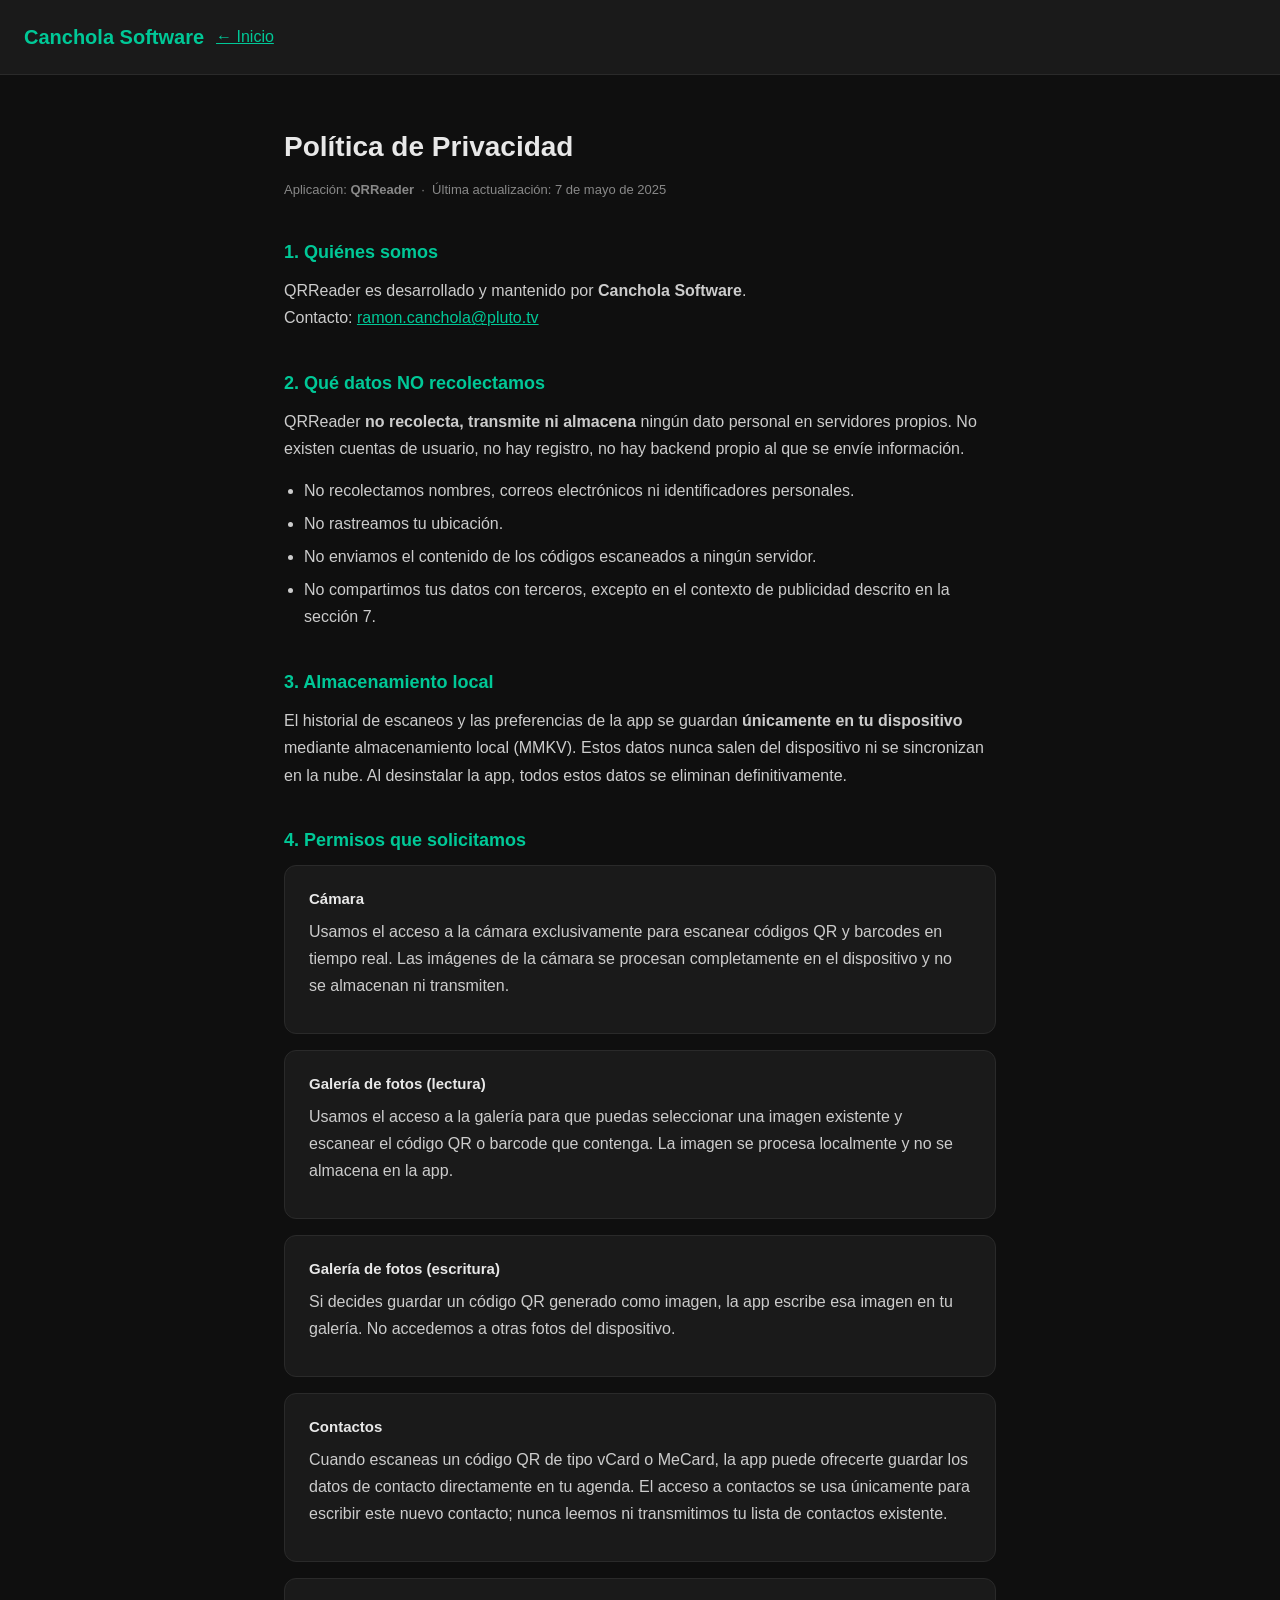
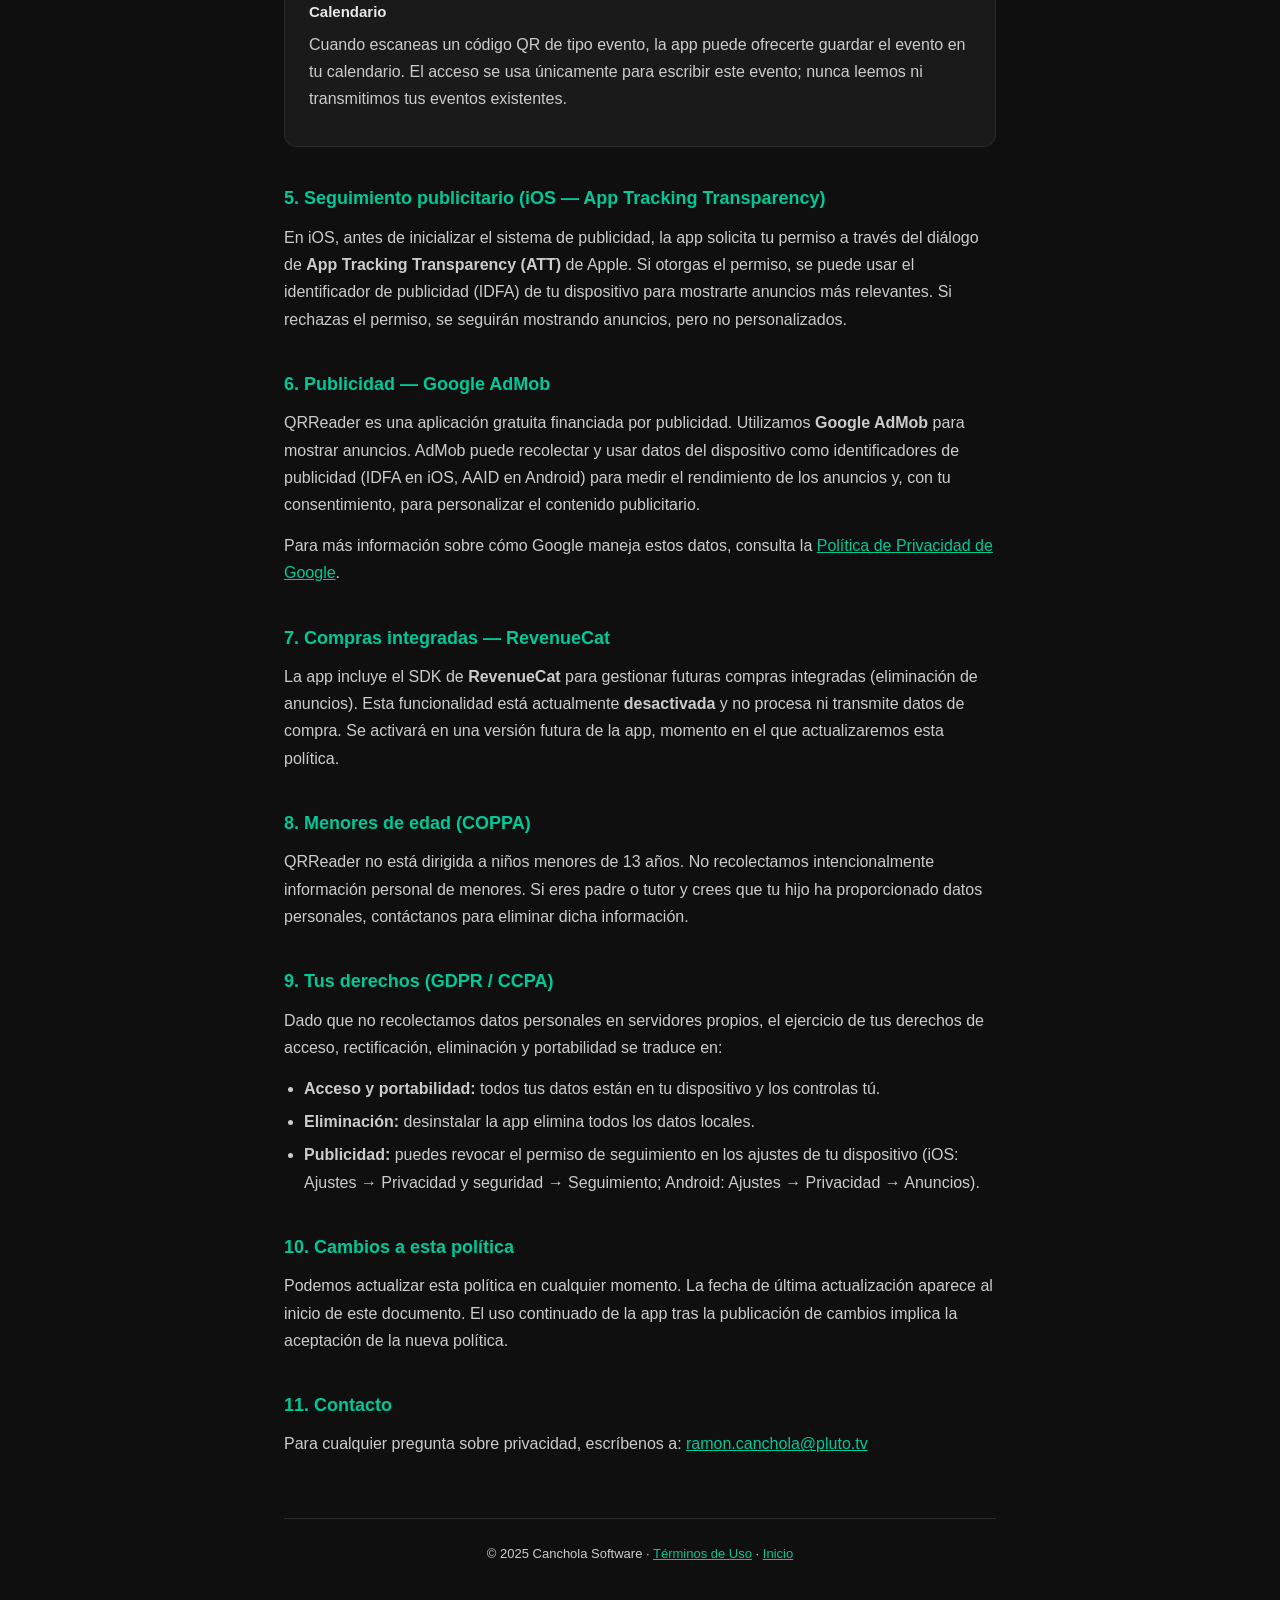
==== privacy.html @ f9658311 "feat: initial legal pages for QRReader - index.html: landing con links a privacy y terms - privacy.h" ====
<!DOCTYPE html>
<html lang="es">
<head>
  <meta charset="UTF-8" />
  <meta name="viewport" content="width=device-width, initial-scale=1.0" />
  <title>Política de Privacidad — QRReader</title>
  <link rel="stylesheet" href="style.css" />
</head>
<body>
  <header>
    <span class="logo">Canchola Software</span>
    <a href="index.html">← Inicio</a>
  </header>

  <main>
    <h1>Política de Privacidad</h1>
    <p class="meta">Aplicación: <strong>QRReader</strong> &nbsp;·&nbsp; Última actualización: 7 de mayo de 2025</p>

    <h2>1. Quiénes somos</h2>
    <p>
      QRReader es desarrollado y mantenido por <strong>Canchola Software</strong>.<br />
      Contacto: <a href="mailto:ramon.canchola@pluto.tv">ramon.canchola@pluto.tv</a>
    </p>

    <h2>2. Qué datos NO recolectamos</h2>
    <p>
      QRReader <strong>no recolecta, transmite ni almacena</strong> ningún dato personal en servidores propios.
      No existen cuentas de usuario, no hay registro, no hay backend propio al que se envíe información.
    </p>
    <ul>
      <li>No recolectamos nombres, correos electrónicos ni identificadores personales.</li>
      <li>No rastreamos tu ubicación.</li>
      <li>No enviamos el contenido de los códigos escaneados a ningún servidor.</li>
      <li>No compartimos tus datos con terceros, excepto en el contexto de publicidad descrito en la sección 7.</li>
    </ul>

    <h2>3. Almacenamiento local</h2>
    <p>
      El historial de escaneos y las preferencias de la app se guardan <strong>únicamente en tu dispositivo</strong>
      mediante almacenamiento local (MMKV). Estos datos nunca salen del dispositivo ni se sincronizan en la nube.
      Al desinstalar la app, todos estos datos se eliminan definitivamente.
    </p>

    <h2>4. Permisos que solicitamos</h2>

    <div class="card">
      <h3>Cámara</h3>
      <p>
        Usamos el acceso a la cámara exclusivamente para escanear códigos QR y barcodes en tiempo real.
        Las imágenes de la cámara se procesan completamente en el dispositivo y no se almacenan ni transmiten.
      </p>
    </div>

    <div class="card">
      <h3>Galería de fotos (lectura)</h3>
      <p>
        Usamos el acceso a la galería para que puedas seleccionar una imagen existente y escanear el código
        QR o barcode que contenga. La imagen se procesa localmente y no se almacena en la app.
      </p>
    </div>

    <div class="card">
      <h3>Galería de fotos (escritura)</h3>
      <p>
        Si decides guardar un código QR generado como imagen, la app escribe esa imagen en tu galería.
        No accedemos a otras fotos del dispositivo.
      </p>
    </div>

    <div class="card">
      <h3>Contactos</h3>
      <p>
        Cuando escaneas un código QR de tipo vCard o MeCard, la app puede ofrecerte guardar los datos
        de contacto directamente en tu agenda. El acceso a contactos se usa únicamente para escribir
        este nuevo contacto; nunca leemos ni transmitimos tu lista de contactos existente.
      </p>
    </div>

    <div class="card">
      <h3>Calendario</h3>
      <p>
        Cuando escaneas un código QR de tipo evento, la app puede ofrecerte guardar el evento en tu
        calendario. El acceso se usa únicamente para escribir este evento; nunca leemos ni transmitimos
        tus eventos existentes.
      </p>
    </div>

    <h2>5. Seguimiento publicitario (iOS — App Tracking Transparency)</h2>
    <p>
      En iOS, antes de inicializar el sistema de publicidad, la app solicita tu permiso a través del
      diálogo de <strong>App Tracking Transparency (ATT)</strong> de Apple. Si otorgas el permiso,
      se puede usar el identificador de publicidad (IDFA) de tu dispositivo para mostrarte anuncios
      más relevantes. Si rechazas el permiso, se seguirán mostrando anuncios, pero no personalizados.
    </p>

    <h2>6. Publicidad — Google AdMob</h2>
    <p>
      QRReader es una aplicación gratuita financiada por publicidad. Utilizamos
      <strong>Google AdMob</strong> para mostrar anuncios. AdMob puede recolectar y usar datos del
      dispositivo como identificadores de publicidad (IDFA en iOS, AAID en Android) para medir el
      rendimiento de los anuncios y, con tu consentimiento, para personalizar el contenido publicitario.
    </p>
    <p>
      Para más información sobre cómo Google maneja estos datos, consulta la
      <a href="https://policies.google.com/privacy" target="_blank" rel="noopener">Política de Privacidad de Google</a>.
    </p>

    <h2>7. Compras integradas — RevenueCat</h2>
    <p>
      La app incluye el SDK de <strong>RevenueCat</strong> para gestionar futuras compras integradas
      (eliminación de anuncios). Esta funcionalidad está actualmente <strong>desactivada</strong> y no
      procesa ni transmite datos de compra. Se activará en una versión futura de la app, momento en el
      que actualizaremos esta política.
    </p>

    <h2>8. Menores de edad (COPPA)</h2>
    <p>
      QRReader no está dirigida a niños menores de 13 años. No recolectamos intencionalmente información
      personal de menores. Si eres padre o tutor y crees que tu hijo ha proporcionado datos personales,
      contáctanos para eliminar dicha información.
    </p>

    <h2>9. Tus derechos (GDPR / CCPA)</h2>
    <p>
      Dado que no recolectamos datos personales en servidores propios, el ejercicio de tus derechos
      de acceso, rectificación, eliminación y portabilidad se traduce en:
    </p>
    <ul>
      <li><strong>Acceso y portabilidad:</strong> todos tus datos están en tu dispositivo y los controlas tú.</li>
      <li><strong>Eliminación:</strong> desinstalar la app elimina todos los datos locales.</li>
      <li><strong>Publicidad:</strong> puedes revocar el permiso de seguimiento en los ajustes de tu dispositivo
        (iOS: Ajustes → Privacidad y seguridad → Seguimiento; Android: Ajustes → Privacidad → Anuncios).</li>
    </ul>

    <h2>10. Cambios a esta política</h2>
    <p>
      Podemos actualizar esta política en cualquier momento. La fecha de última actualización aparece
      al inicio de este documento. El uso continuado de la app tras la publicación de cambios implica
      la aceptación de la nueva política.
    </p>

    <h2>11. Contacto</h2>
    <p>
      Para cualquier pregunta sobre privacidad, escríbenos a:
      <a href="mailto:ramon.canchola@pluto.tv">ramon.canchola@pluto.tv</a>
    </p>

    <footer>
      <p>© 2025 Canchola Software · <a href="terms.html">Términos de Uso</a> · <a href="index.html">Inicio</a></p>
    </footer>
  </main>
</body>
</html>
---- style.css ----
:root {
  --bg: #0f0f0f;
  --surface: #1a1a1a;
  --border: #2a2a2a;
  --text: #e8e8e8;
  --text-muted: #888;
  --accent: #00c897;
}

* { box-sizing: border-box; margin: 0; padding: 0; }

body {
  font-family: -apple-system, BlinkMacSystemFont, "Segoe UI", Roboto, sans-serif;
  background: var(--bg);
  color: var(--text);
  line-height: 1.7;
  font-size: 16px;
}

header {
  background: var(--surface);
  border-bottom: 1px solid var(--border);
  padding: 20px 24px;
  display: flex;
  align-items: center;
  gap: 12px;
}

header .logo { font-size: 20px; font-weight: 700; color: var(--accent); }
header .tagline { font-size: 13px; color: var(--text-muted); }

nav a {
  color: var(--accent);
  text-decoration: none;
  font-size: 14px;
  margin-left: auto;
  padding: 6px 14px;
  border: 1px solid var(--accent);
  border-radius: 6px;
}

main {
  max-width: 760px;
  margin: 48px auto;
  padding: 0 24px 80px;
}

h1 { font-size: 28px; font-weight: 700; margin-bottom: 8px; }
h2 { font-size: 18px; font-weight: 600; margin: 36px 0 10px; color: var(--accent); }
h3 { font-size: 15px; font-weight: 600; margin: 20px 0 6px; }

.meta { font-size: 13px; color: var(--text-muted); margin-bottom: 32px; }

p { margin-bottom: 14px; color: #ccc; }

ul { margin: 8px 0 14px 20px; }
li { margin-bottom: 6px; color: #ccc; }

a { color: var(--accent); }

.card {
  background: var(--surface);
  border: 1px solid var(--border);
  border-radius: 12px;
  padding: 20px 24px;
  margin-bottom: 16px;
}

.card h3 { margin-top: 0; }

.badge {
  display: inline-block;
  background: #00c89722;
  color: var(--accent);
  border: 1px solid #00c89744;
  border-radius: 20px;
  font-size: 12px;
  padding: 2px 10px;
  margin-bottom: 12px;
}

footer {
  text-align: center;
  font-size: 13px;
  color: var(--text-muted);
  margin-top: 60px;
  padding-top: 24px;
  border-top: 1px solid var(--border);
}

@media (max-width: 600px) {
  main { padding: 0 16px 60px; }
  h1 { font-size: 22px; }
}
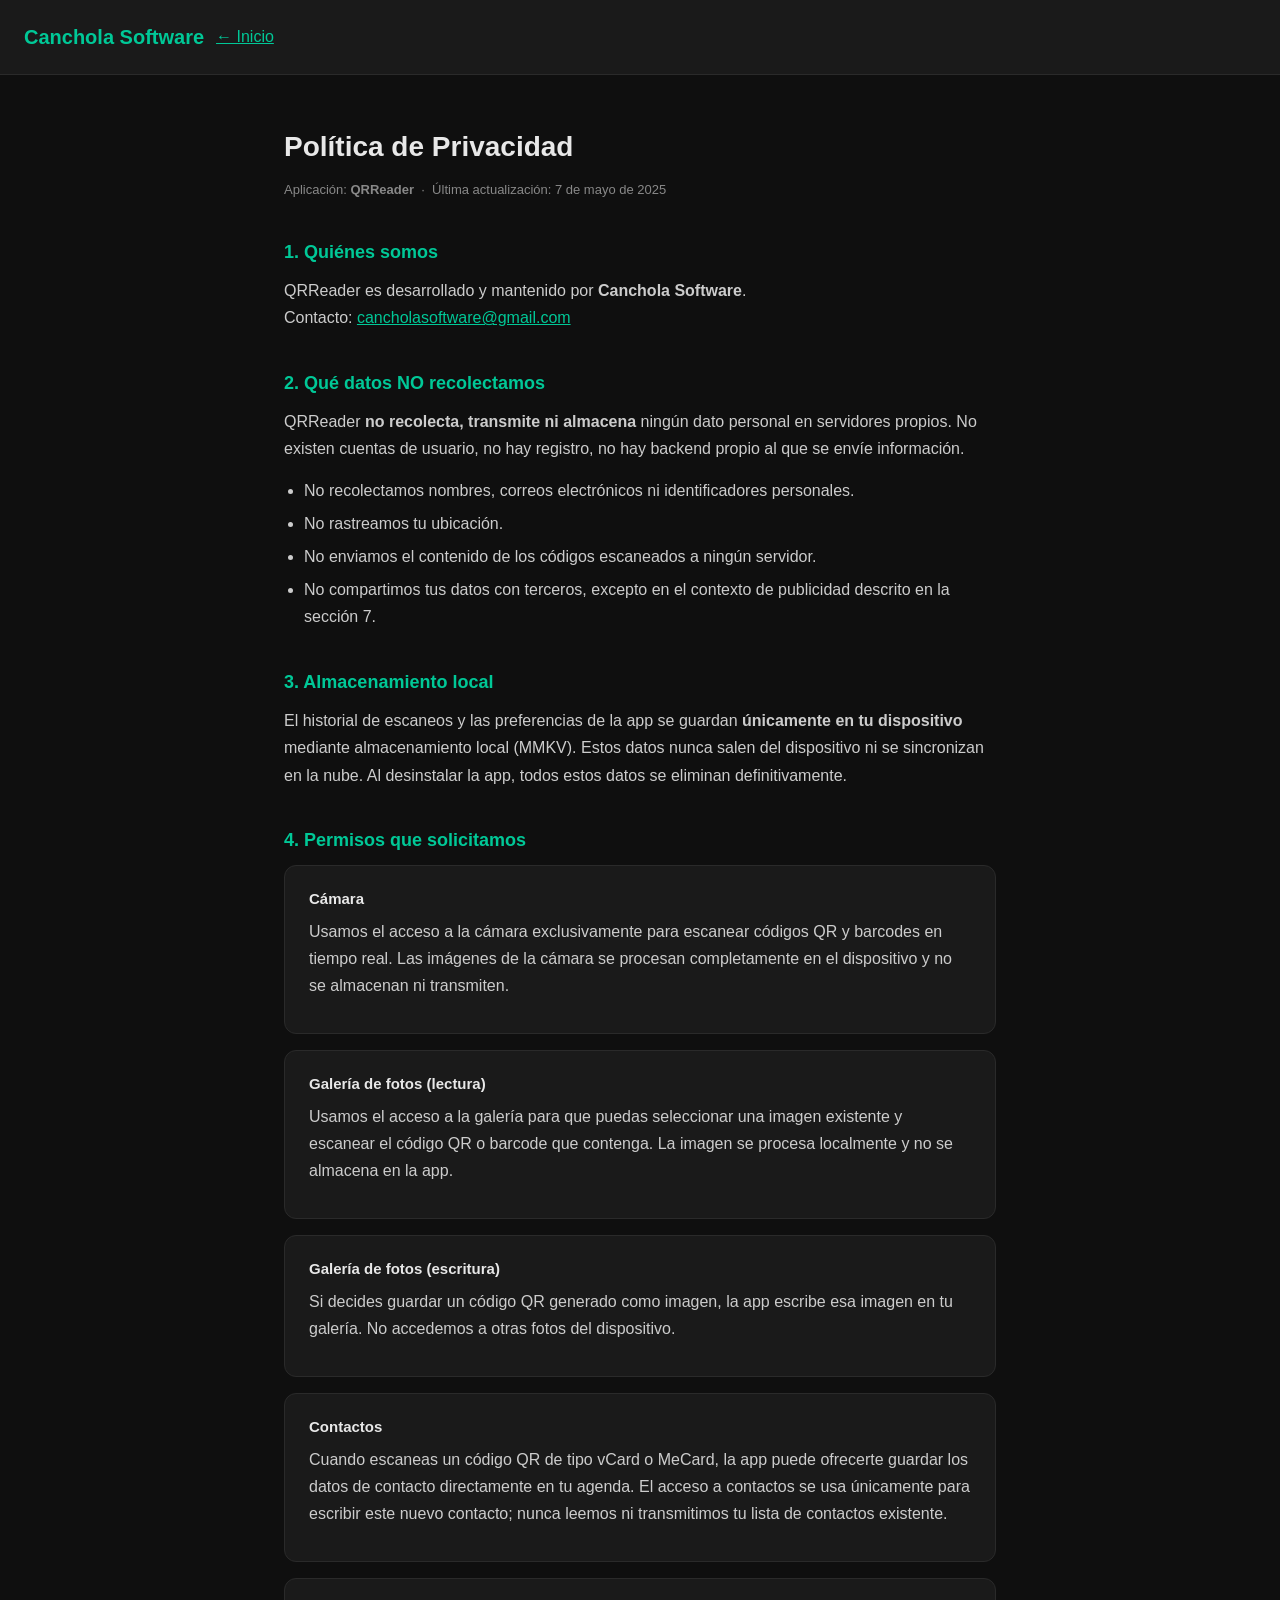
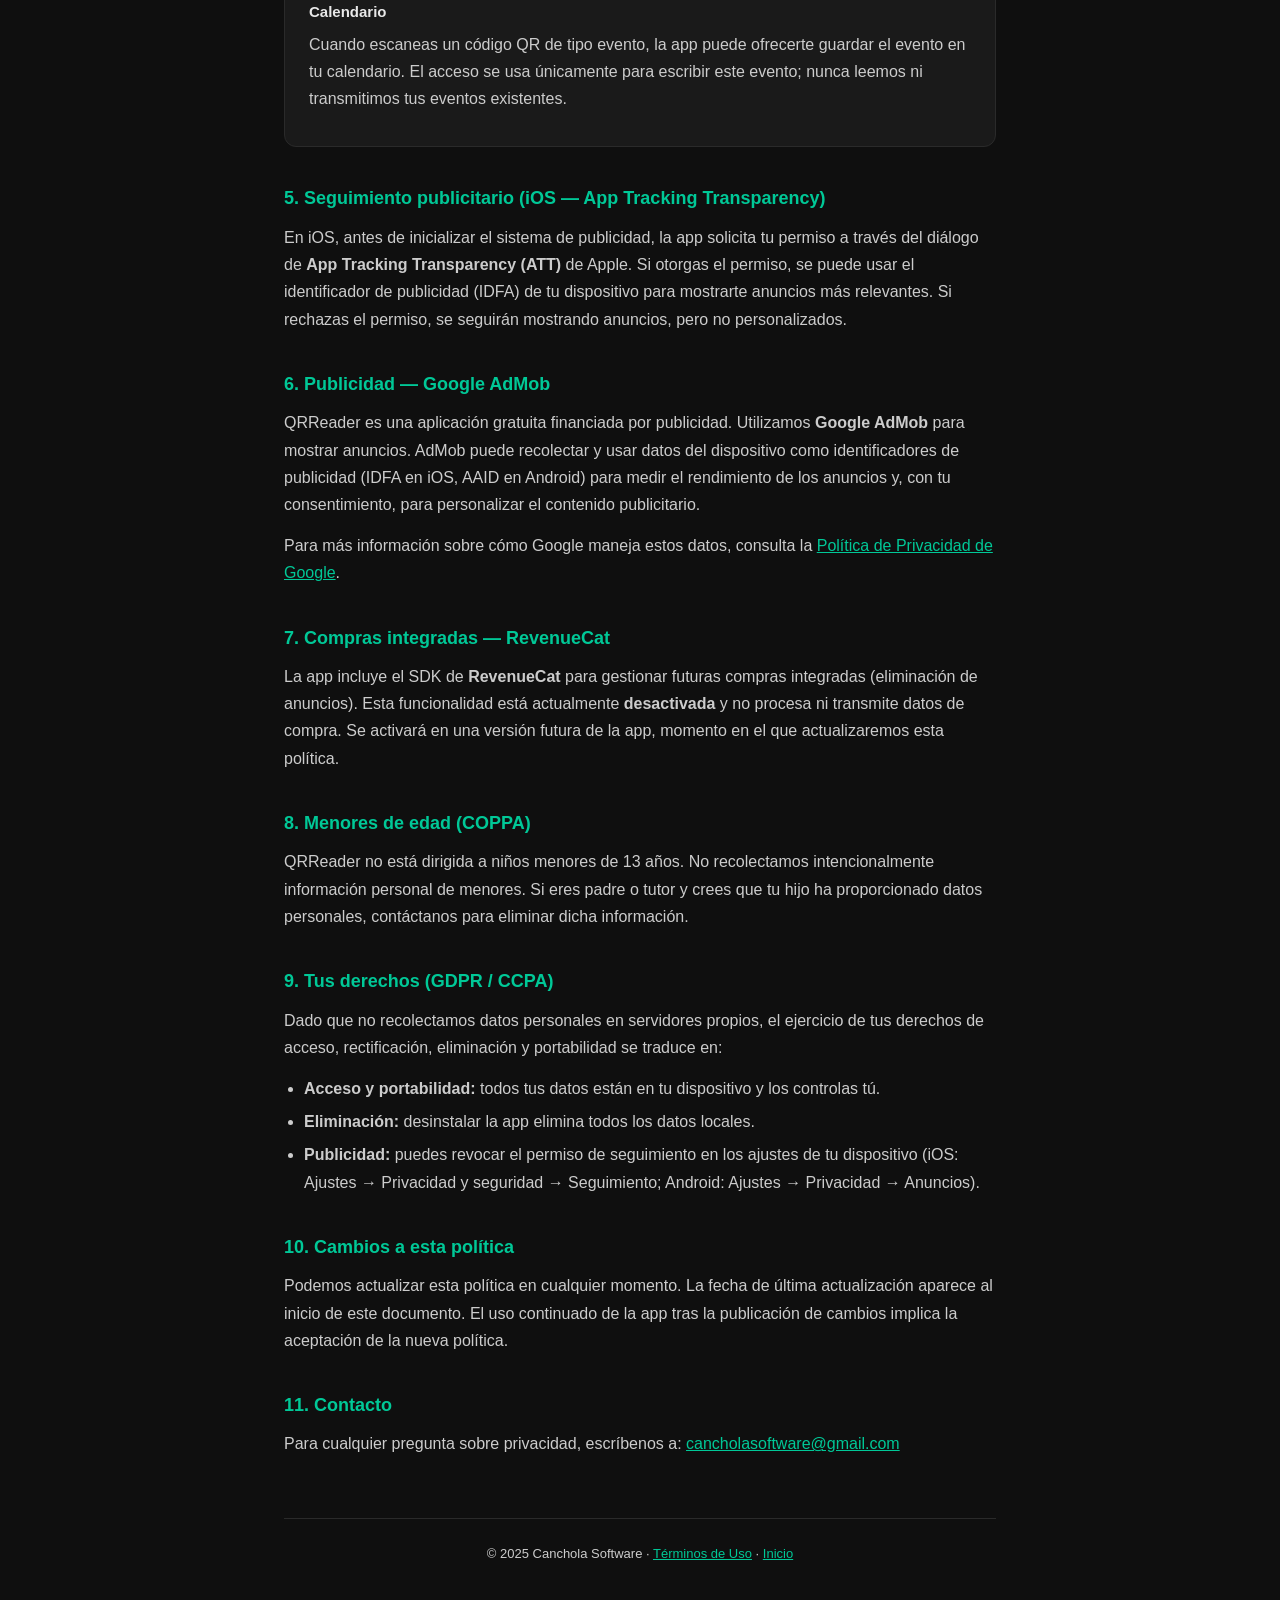
==== commit 12977902: "fix: update contact email to cancholasoftware@gmail.com Co-Authored-By: Claude Sonnet 4.6 <noreply@a" ====
--- a/privacy.html
+++ b/privacy.html
@@ -19,7 +19,7 @@
     <h2>1. Quiénes somos</h2>
     <p>
       QRReader es desarrollado y mantenido por <strong>Canchola Software</strong>.<br />
-      Contacto: <a href="mailto:ramon.canchola@pluto.tv">ramon.canchola@pluto.tv</a>
+      Contacto: <a href="mailto:cancholasoftware@gmail.com">cancholasoftware@gmail.com</a>
     </p>
 
     <h2>2. Qué datos NO recolectamos</h2>
@@ -142,7 +142,7 @@
     <h2>11. Contacto</h2>
     <p>
       Para cualquier pregunta sobre privacidad, escríbenos a:
-      <a href="mailto:ramon.canchola@pluto.tv">ramon.canchola@pluto.tv</a>
+      <a href="mailto:cancholasoftware@gmail.com">cancholasoftware@gmail.com</a>
     </p>
 
     <footer>
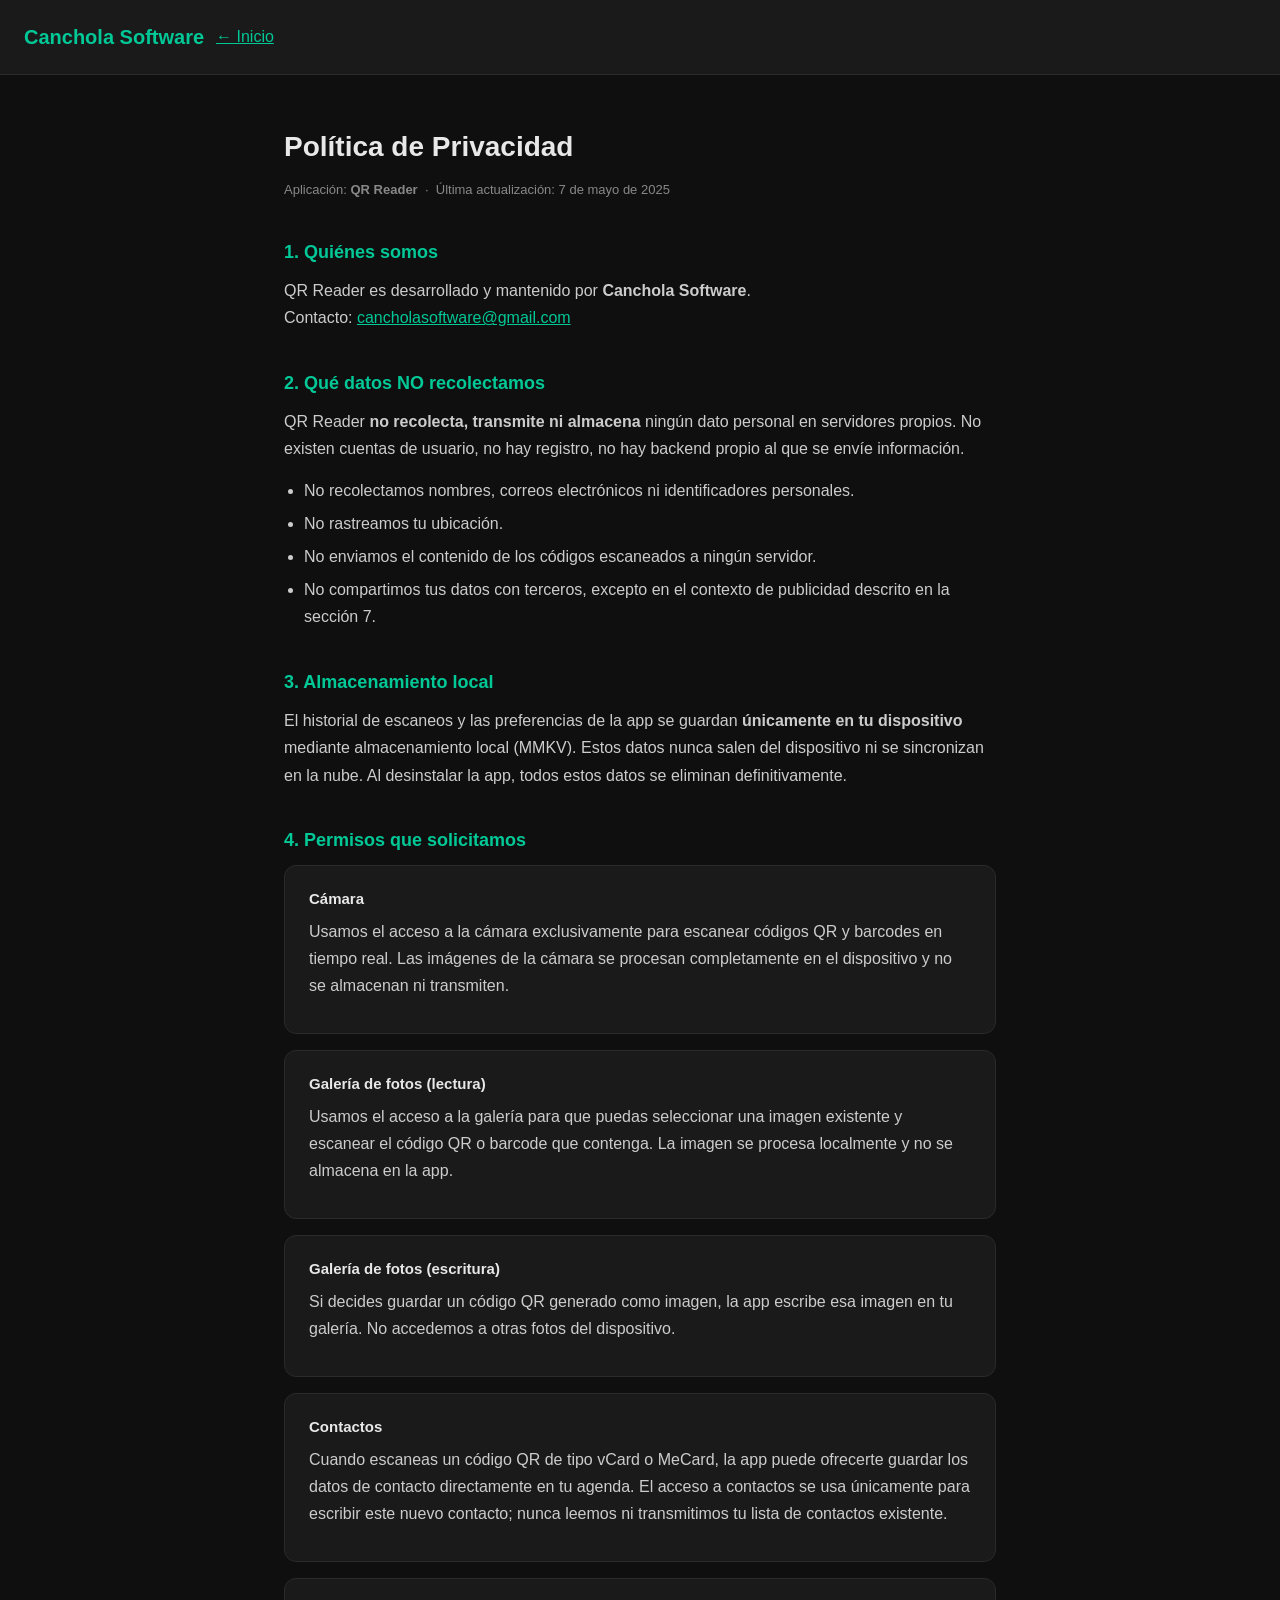
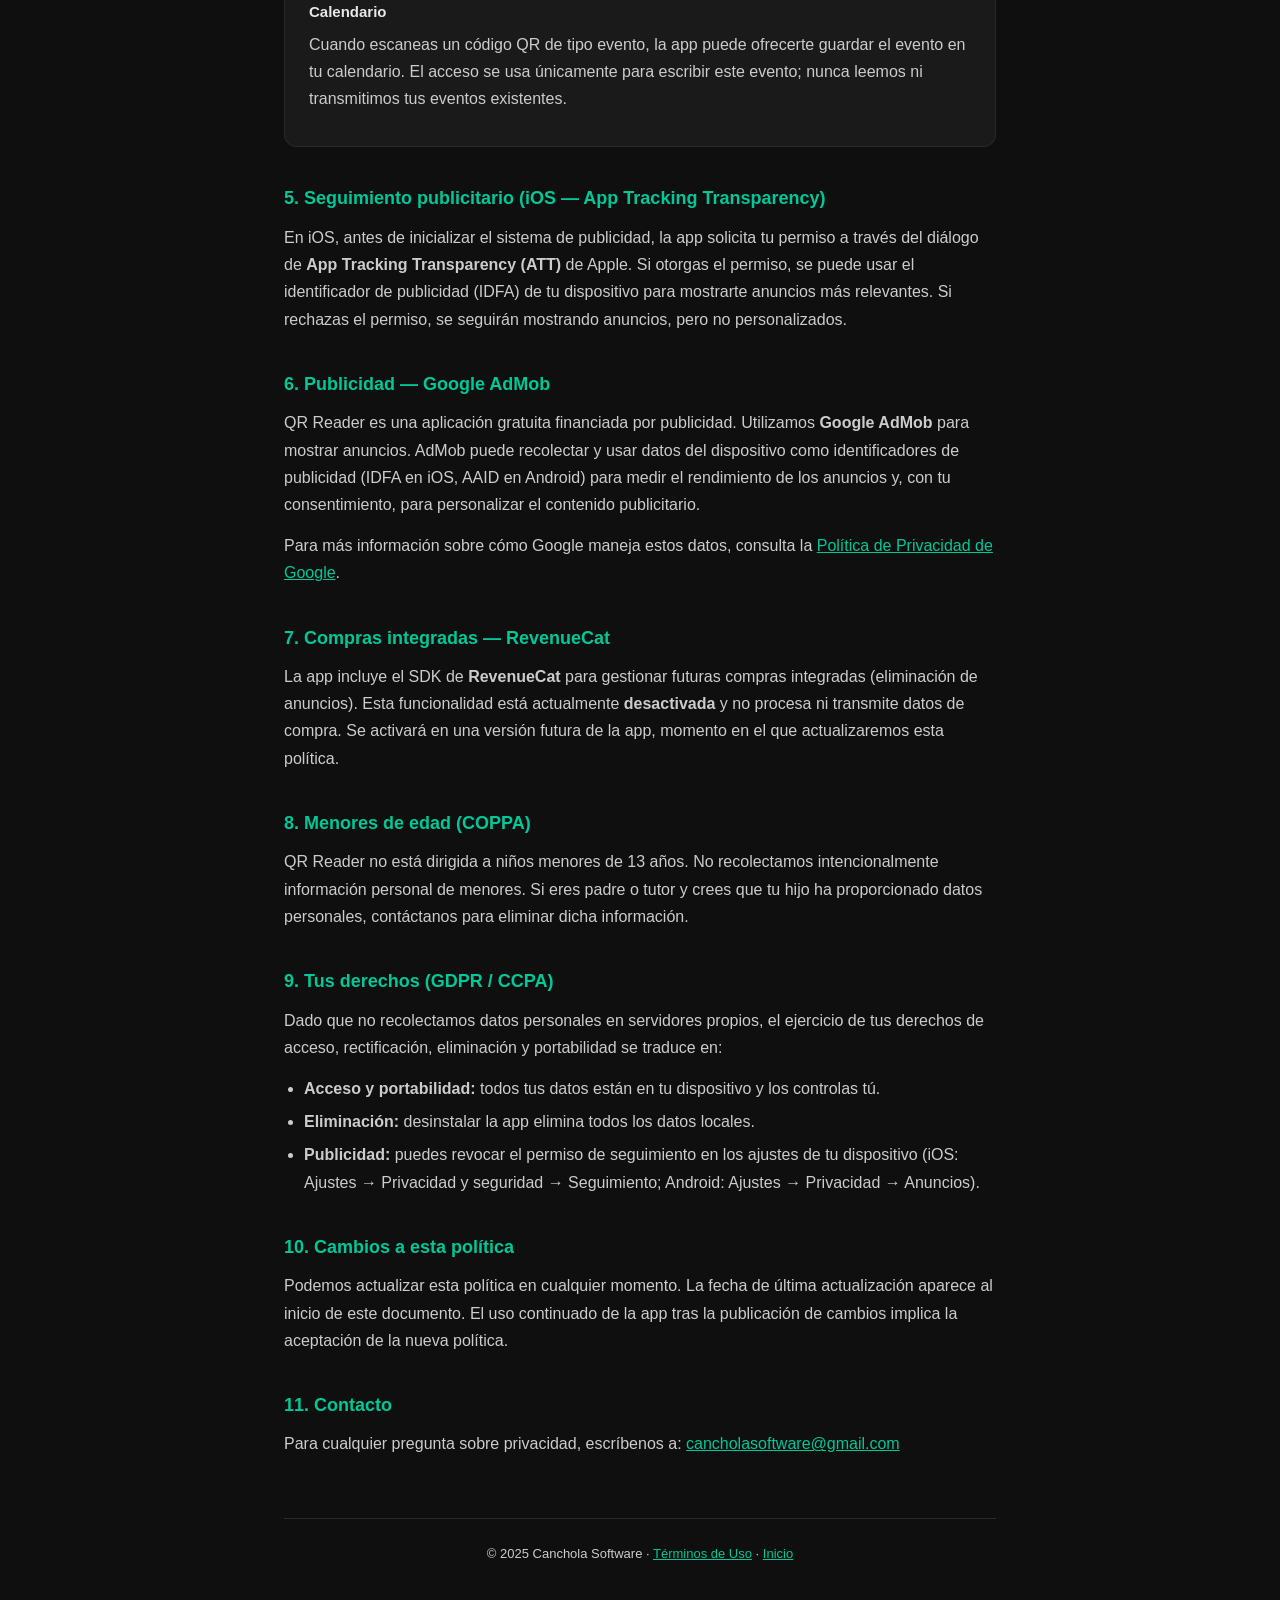
==== commit 5cb84c28: "fix: rename app to 'QR Reader' in all legal documents Co-Authored-By: Claude Sonnet 4.6 <noreply@ant" ====
--- a/privacy.html
+++ b/privacy.html
@@ -3,7 +3,7 @@
 <head>
   <meta charset="UTF-8" />
   <meta name="viewport" content="width=device-width, initial-scale=1.0" />
-  <title>Política de Privacidad — QRReader</title>
+  <title>Política de Privacidad — QR Reader</title>
   <link rel="stylesheet" href="style.css" />
 </head>
 <body>
@@ -14,17 +14,17 @@
 
   <main>
     <h1>Política de Privacidad</h1>
-    <p class="meta">Aplicación: <strong>QRReader</strong> &nbsp;·&nbsp; Última actualización: 7 de mayo de 2025</p>
+    <p class="meta">Aplicación: <strong>QR Reader</strong> &nbsp;·&nbsp; Última actualización: 7 de mayo de 2025</p>
 
     <h2>1. Quiénes somos</h2>
     <p>
-      QRReader es desarrollado y mantenido por <strong>Canchola Software</strong>.<br />
+      QR Reader es desarrollado y mantenido por <strong>Canchola Software</strong>.<br />
       Contacto: <a href="mailto:cancholasoftware@gmail.com">cancholasoftware@gmail.com</a>
     </p>
 
     <h2>2. Qué datos NO recolectamos</h2>
     <p>
-      QRReader <strong>no recolecta, transmite ni almacena</strong> ningún dato personal en servidores propios.
+      QR Reader <strong>no recolecta, transmite ni almacena</strong> ningún dato personal en servidores propios.
       No existen cuentas de usuario, no hay registro, no hay backend propio al que se envíe información.
     </p>
     <ul>
@@ -95,7 +95,7 @@
 
     <h2>6. Publicidad — Google AdMob</h2>
     <p>
-      QRReader es una aplicación gratuita financiada por publicidad. Utilizamos
+      QR Reader es una aplicación gratuita financiada por publicidad. Utilizamos
       <strong>Google AdMob</strong> para mostrar anuncios. AdMob puede recolectar y usar datos del
       dispositivo como identificadores de publicidad (IDFA en iOS, AAID en Android) para medir el
       rendimiento de los anuncios y, con tu consentimiento, para personalizar el contenido publicitario.
@@ -115,7 +115,7 @@
 
     <h2>8. Menores de edad (COPPA)</h2>
     <p>
-      QRReader no está dirigida a niños menores de 13 años. No recolectamos intencionalmente información
+      QR Reader no está dirigida a niños menores de 13 años. No recolectamos intencionalmente información
       personal de menores. Si eres padre o tutor y crees que tu hijo ha proporcionado datos personales,
       contáctanos para eliminar dicha información.
     </p>
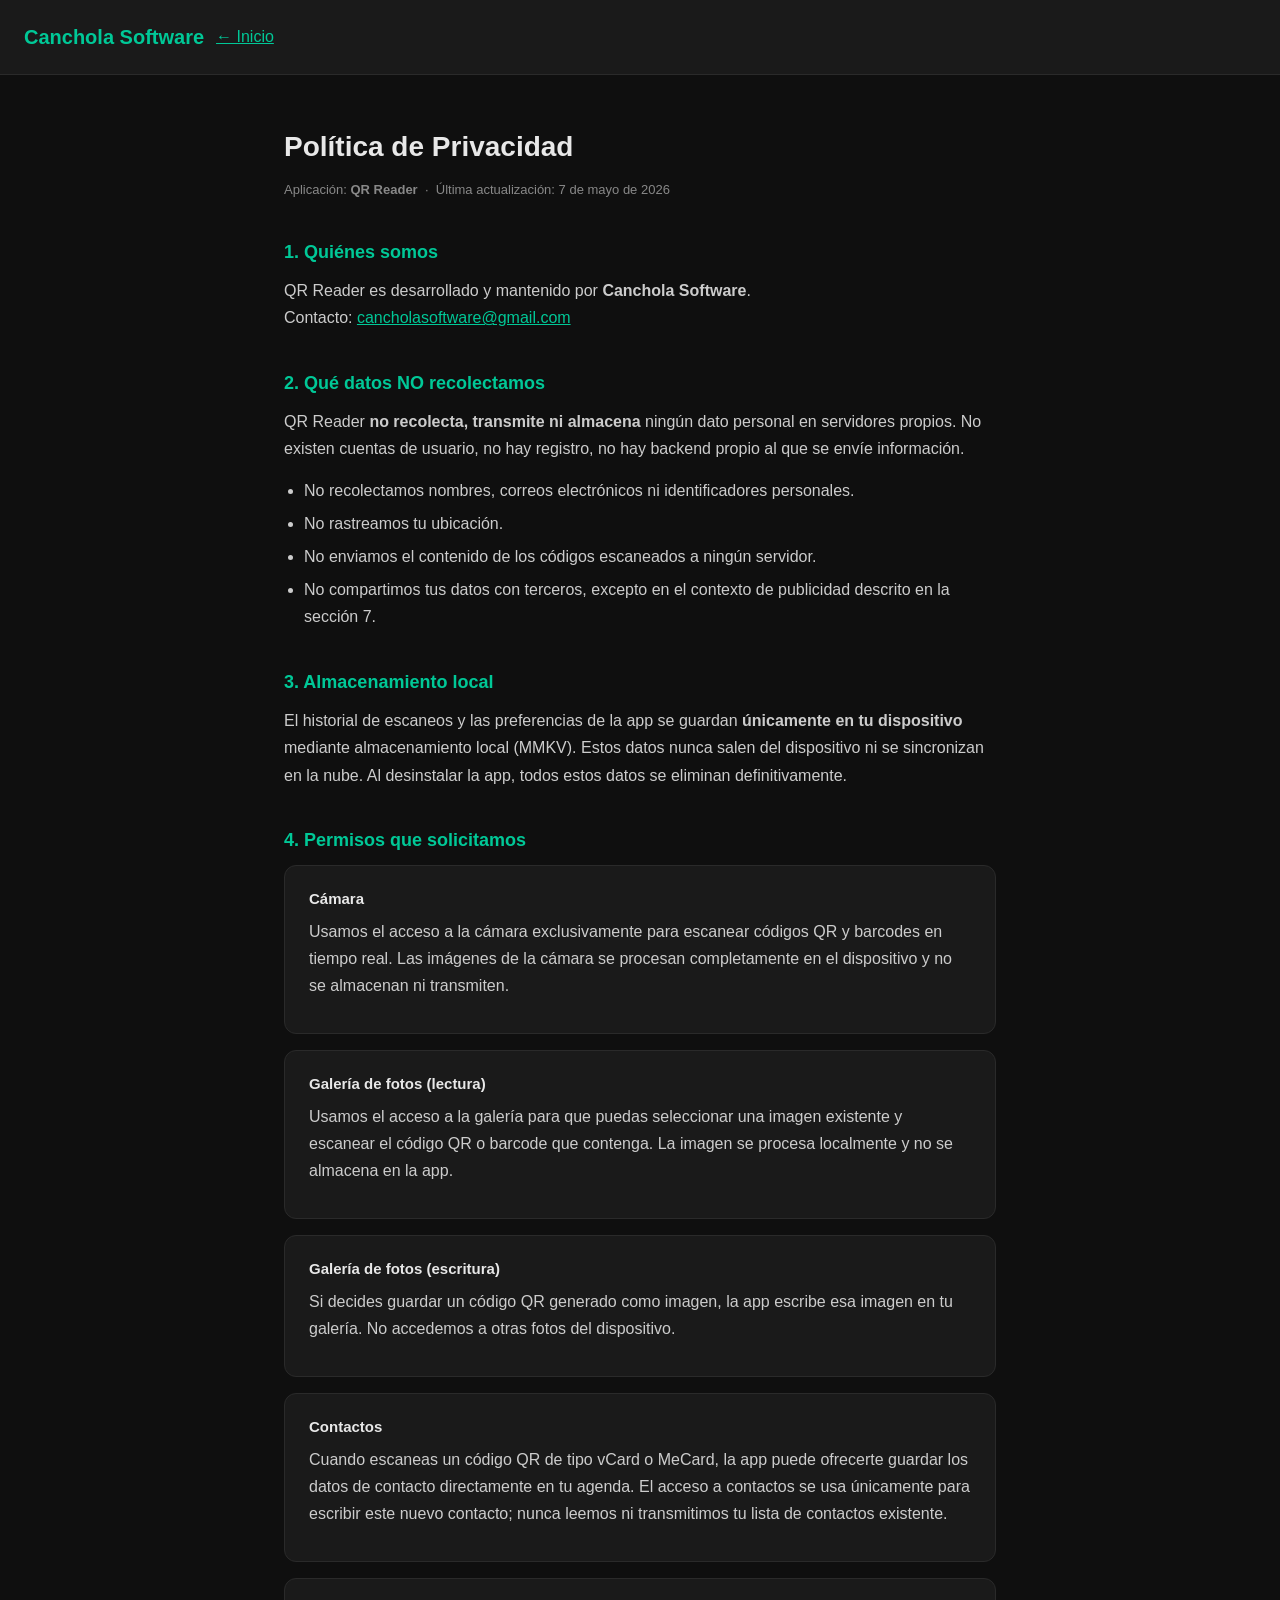
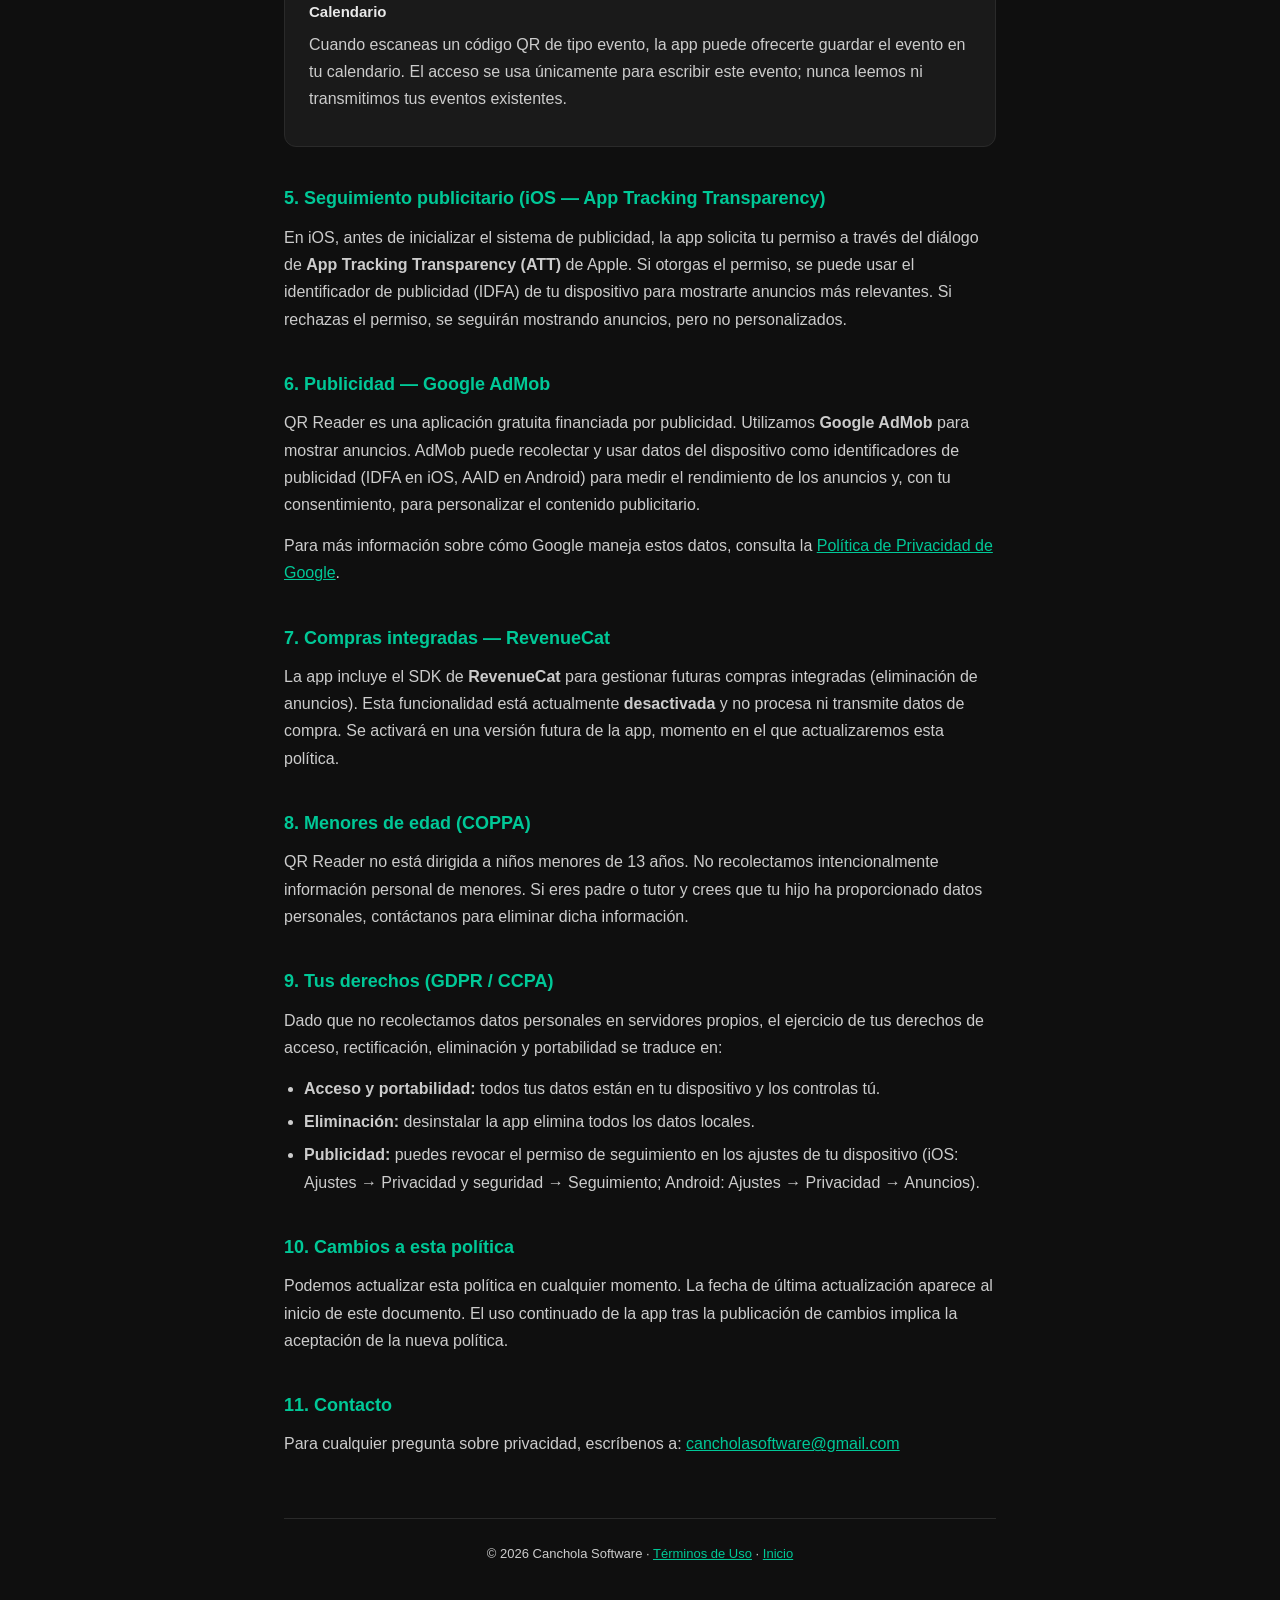
==== commit 88a7fa51: "fix: update copyright year to 2026 in legal documents" ====
--- a/privacy.html
+++ b/privacy.html
@@ -14,7 +14,7 @@
 
   <main>
     <h1>Política de Privacidad</h1>
-    <p class="meta">Aplicación: <strong>QR Reader</strong> &nbsp;·&nbsp; Última actualización: 7 de mayo de 2025</p>
+    <p class="meta">Aplicación: <strong>QR Reader</strong> &nbsp;·&nbsp; Última actualización: 7 de mayo de 2026</p>
 
     <h2>1. Quiénes somos</h2>
     <p>
@@ -146,7 +146,7 @@
     </p>
 
     <footer>
-      <p>© 2025 Canchola Software · <a href="terms.html">Términos de Uso</a> · <a href="index.html">Inicio</a></p>
+      <p>© 2026 Canchola Software · <a href="terms.html">Términos de Uso</a> · <a href="index.html">Inicio</a></p>
     </footer>
   </main>
 </body>
